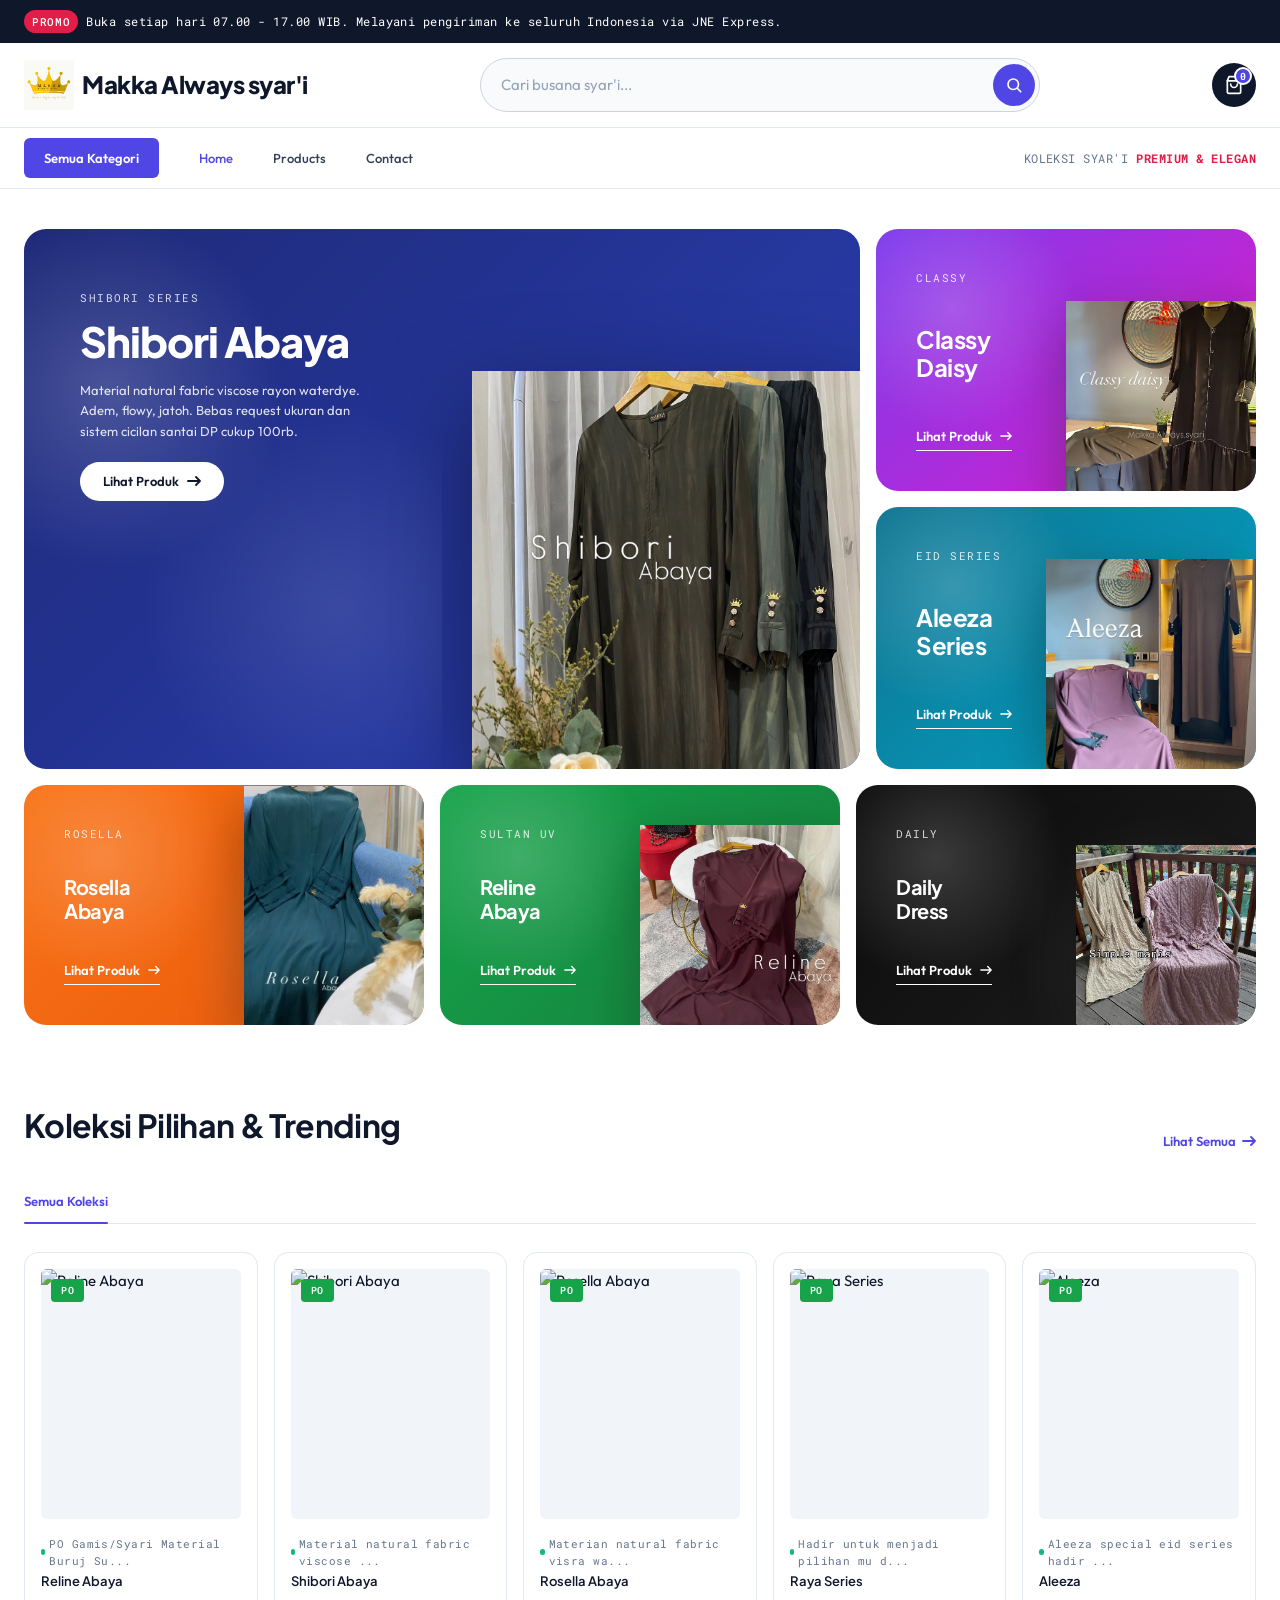
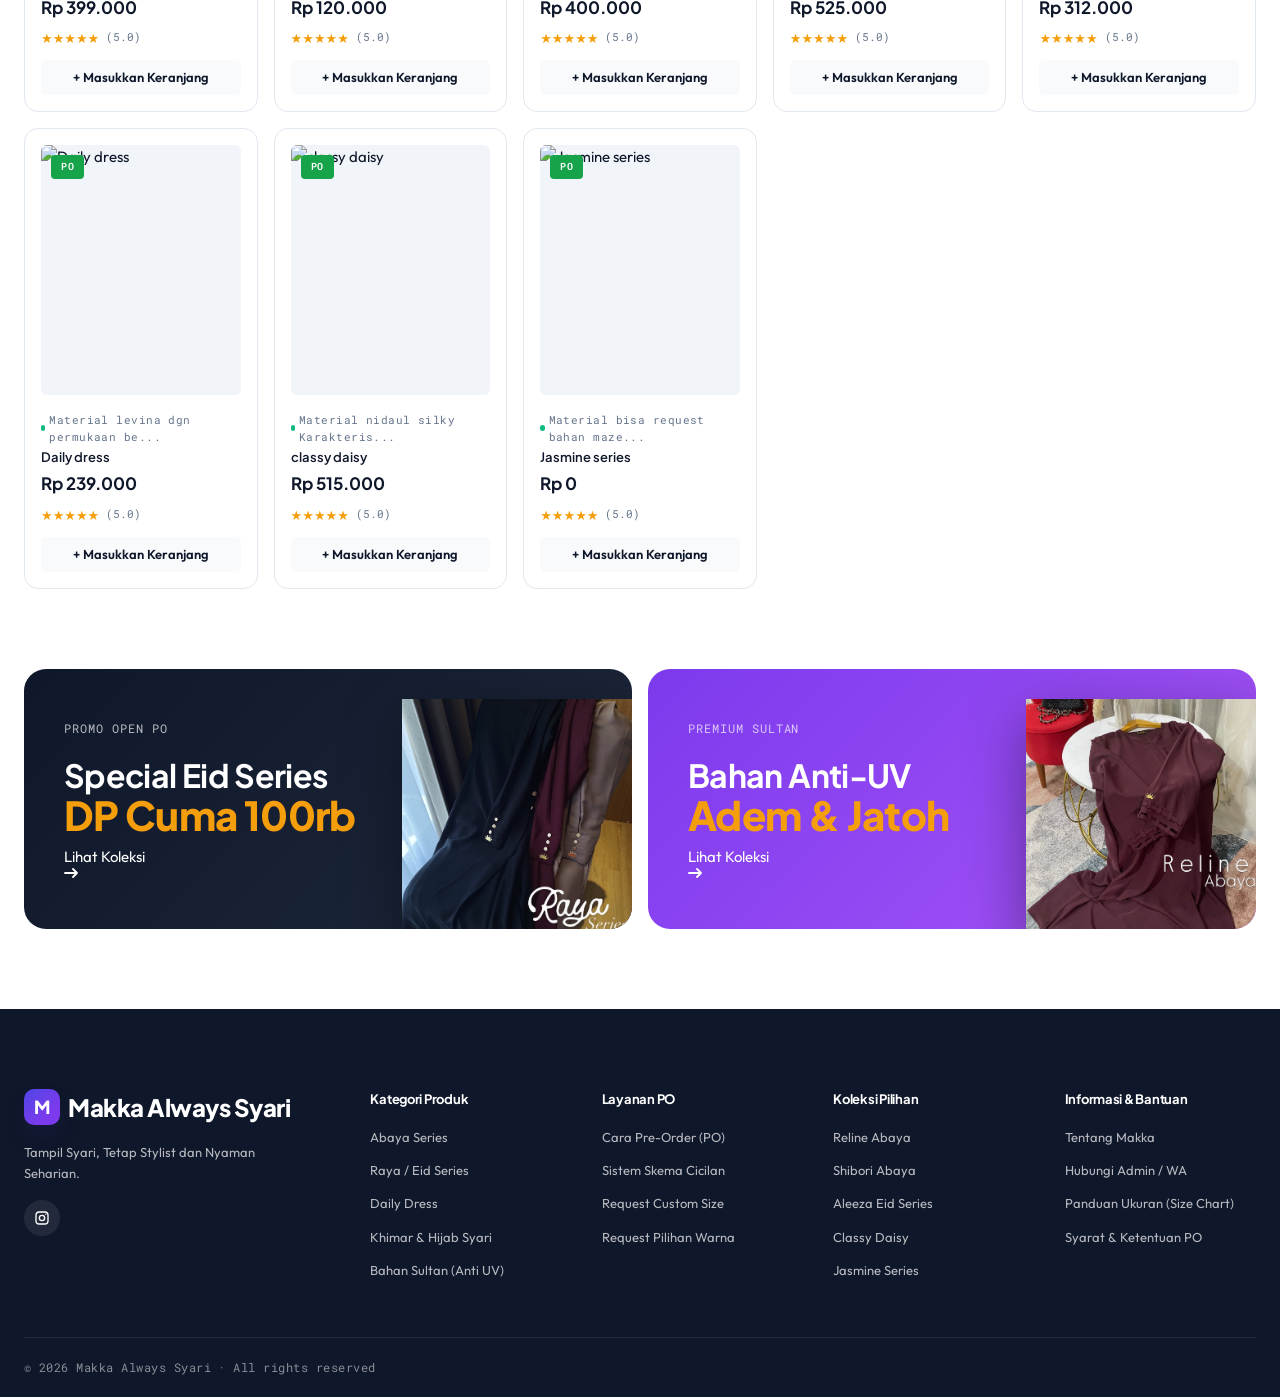
==== index.html @ d55c7626 "first" ====
<!doctype html>
<html lang="id">

<head>
  <meta charset="utf-8" />
  <meta name="viewport" content="width=device-width, initial-scale=1" />
  <title>Makka Always Syari — Berbusana Syar'i Nyaman & Elegan</title>
  <meta name="description" content="Makka Always Syari — Koleksi busana syar'i premium abaya, gamis, dan daily dress." />
  <meta name="theme-color" content="#4F46E5" />
  <link rel="shortcut icon" href="assets/img/logo.jpg" type="image/x-icon">
  <link rel="preconnect" href="https://fonts.googleapis.com" />
  <link rel="preconnect" href="https://fonts.gstatic.com" crossorigin />
  <link rel="stylesheet"
    href="https://fonts.googleapis.com/css2?family=Plus+Jakarta+Sans:wght@500;600;700;800&family=Outfit:wght@400;500;600;700&family=Roboto+Mono:wght@400;500&display=swap" />
  <link rel="stylesheet" href="assets/css/styles.css" />
</head>

<body>
  <a class="skip-link" href="#main">Skip to content</a>

  <!-- Top utility strip -->
  <div class="utility">
    <div class="container">
      <span class="promo">
        <span class="tag">PROMO</span>
        Buka setiap hari 07.00 - 17.00 WIB. Melayani pengiriman ke seluruh Indonesia via JNE Express.
      </span>
    </div>
  </div>

  <!-- Header -->
  <header class="site-header">
    <div class="container">
      <a href="index.html" class="brand">
        <img src="assets/img/logo.jpg" alt="Logo" style="width: 50px;">
        Makka Always syar'i
      </a>

      <form class="search" role="search" onsubmit="event.preventDefault();">
        <input type="text" placeholder="Cari busana syar'i..." aria-label="Search the store" />
        <button type="submit" aria-label="Search">
          <svg width="18" height="18" viewBox="0 0 24 24" fill="none" stroke="currentColor" stroke-width="2.2"
            stroke-linecap="round">
            <circle cx="11" cy="11" r="7" />
            <path d="M21 21l-4.3-4.3" />
          </svg>
        </button>
      </form>

      <div class="icon-row">
        <a href="cart.html" class="icon-btn icon-btn--cart" aria-label="Cart">
          <svg width="20" height="20" viewBox="0 0 24 24" fill="none" stroke="currentColor" stroke-width="2"
            stroke-linecap="round" stroke-linejoin="round">
            <path d="M6 2l-2 5v13a2 2 0 0 0 2 2h12a2 2 0 0 0 2-2V7l-2-5z" />
            <path d="M4 7h16" />
            <path d="M16 11a4 4 0 0 1-8 0" />
          </svg>
          <span class="count">0</span>
        </a>
        <button class="nav-toggle" aria-label="Open menu" aria-expanded="false">≡</button>
      </div>
    </div>
  </header>

  <!-- Category nav -->
  <nav class="nav-bar" aria-label="Primary">
    <div class="container">
      <a href="shop.html" class="all-cats">
        Semua Kategori
      </a>
      <div class="main-nav">
        <a href="index.html" aria-current="page">Home</a>
        <a href="shop.html">Products</a>
        <a href="contact.html">Contact</a>
      </div>
      <span class="nav-cta">KOLEKSI SYAR'I <strong>PREMIUM &amp; ELEGAN</strong></span>
    </div>
  </nav>

  <!-- Mobile drawer -->
  <div class="drawer" id="drawer" aria-hidden="true">
    <div class="drawer-head">
      <a href="index.html" class="brand">Makka Always Syari</a>
      <button class="drawer-close">Close ✕</button>
    </div>
    <a href="index.html">Home</a><a href="shop.html">Products</a><a href="contact.html">Contact</a>
  </div>

  <main id="main">

    <!-- HERO: bento grid -->
    <section class="hero">
      <div class="container">
        <div class="bento">

          <article class="bento-card bento-card--lg">
            <div class="sparkle"></div>
            <div>
              <span class="eyebrow">Shibori Series</span>
              <h2>Shibori Abaya</h2>
              <p>Material natural fabric viscose rayon waterdye. Adem, flowy, jatoh. Bebas request ukuran dan sistem cicilan santai DP cukup 100rb.</p>
              <a href="detailProduct.html?id=2" class="btn btn--paper">Lihat Produk
                <svg width="14" height="10" viewBox="0 0 14 10" fill="none" aria-hidden="true">
                  <path d="M1 5h12m0 0L9 1m4 4L9 9" stroke="currentColor" stroke-width="1.8" stroke-linecap="round"
                    stroke-linejoin="round" />
                </svg>
              </a>
            </div>
            <img class="product" src="assets/img/shibori abaya.jpg" alt="Shibori Abaya" />
          </article>

          <article class="bento-card bento-card--purple">
            <div class="sparkle"></div>
            <span class="eyebrow">Classy</span>
            <h3 style="font-size:var(--text-xl); line-height:1.15">Classy<br />Daisy</h3>
            <a href="detailProduct.html?id=7" class="shop-now">Lihat Produk
              <svg width="12" height="10" viewBox="0 0 14 10" fill="none" aria-hidden="true">
                <path d="M1 5h12m0 0L9 1m4 4L9 9" stroke="currentColor" stroke-width="1.6" stroke-linecap="round"
                  stroke-linejoin="round" />
              </svg>
            </a>
            <img class="product" src="assets/img/classy daisy.jpg" alt="Classy Daisy" />
          </article>

          <article class="bento-card bento-card--teal">
            <div class="sparkle"></div>
            <span class="eyebrow">Eid Series</span>
            <h3 style="font-size:var(--text-xl); line-height:1.15">Aleeza<br />Series</h3>
            <a href="detailProduct.html?id=5" class="shop-now">Lihat Produk
              <svg width="12" height="10" viewBox="0 0 14 10" fill="none" aria-hidden="true">
                <path d="M1 5h12m0 0L9 1m4 4L9 9" stroke="currentColor" stroke-width="1.6" stroke-linecap="round"
                  stroke-linejoin="round" />
              </svg>
            </a>
            <img class="product" src="assets/img/Aleeza.jpg" alt="Aleeza Abaya" />
          </article>

          <div class="bento-row">
            <article class="bento-card bento-card--orange">
              <div class="sparkle"></div>
              <span class="eyebrow">Rosella</span>
              <h3 style="font-size:var(--text-lg); line-height:1.2">Rosella<br />Abaya</h3>
              <a href="detailProduct.html?id=3" class="shop-now">Lihat Produk
                <svg width="12" height="10" viewBox="0 0 14 10" fill="none" aria-hidden="true">
                  <path d="M1 5h12m0 0L9 1m4 4L9 9" stroke="currentColor" stroke-width="1.6" stroke-linecap="round"
                    stroke-linejoin="round" />
                </svg>
              </a>
              <img class="product" src="assets/img/rosella abaya.jpg" alt="Rosella Abaya" />
            </article>

            <article class="bento-card bento-card--green">
              <div class="sparkle"></div>
              <span class="eyebrow">Sultan UV</span>
              <h3 style="font-size:var(--text-lg); line-height:1.2">Reline<br />Abaya</h3>
              <a href="detailProduct.html?id=1" class="shop-now">Lihat Produk
                <svg width="12" height="10" viewBox="0 0 14 10" fill="none" aria-hidden="true">
                  <path d="M1 5h12m0 0L9 1m4 4L9 9" stroke="currentColor" stroke-width="1.6" stroke-linecap="round"
                    stroke-linejoin="round" />
                </svg>
              </a>
              <img class="product" src="assets/img/reline abaya.jpg" alt="Reline Abaya" />
            </article>

            <article class="bento-card bento-card--black">
              <div class="sparkle"></div>
              <span class="eyebrow">Daily</span>
              <h3 style="font-size:var(--text-lg); line-height:1.2">Daily<br />Dress</h3>
              <a href="detailProduct.html?id=6" class="shop-now">Lihat Produk
                <svg width="12" height="10" viewBox="0 0 14 10" fill="none" aria-hidden="true">
                  <path d="M1 5h12m0 0L9 1m4 4L9 9" stroke="currentColor" stroke-width="1.6" stroke-linecap="round"
                    stroke-linejoin="round" />
                </svg>
              </a>
              <img class="product" src="assets/img/daily dress.jpg" alt="Daily dress" />
            </article>
          </div>

        </div>
      </div>
    </section>

    <!-- TRENDING PRODUCTS -->
    <section class="section" style="padding-top: var(--s5)">
      <div class="container">
        <div class="section-head">
          <h2>Koleksi Pilihan &amp; Trending</h2>
          <a href="shop.html" class="view-all">Lihat Semua
            <svg width="14" height="10" viewBox="0 0 14 10" fill="none">
              <path d="M1 5h12m0 0L9 1m4 4L9 9" stroke="currentColor" stroke-width="1.8" stroke-linecap="round"
                stroke-linejoin="round" />
            </svg>
          </a>
        </div>

        <div class="tabs" role="tablist">
          <button class="tab is-active" role="tab" aria-selected="true">Semua Koleksi</button>
        </div>

        <!-- CONTAINER PRODUK DINAMIS (Instan 0ms) -->
        <div class="products" id="homeProductGrid"></div>

      </div>
    </section>

    <!-- PROMO BANNERS -->
    <section class="section" style="padding-top:0">
      <div class="container">
        <div class="discount-row">
          <!-- Banner 1: Special Promo PO -->
          <article class="discount-card discount-card--watch">
            <span class="meta">PROMO OPEN PO</span>
            <h3>Special Eid Series<br /><span class="pct">DP Cuma 100rb</span></h3>
            <a href="shop.html" class="shop-now">Lihat Koleksi
              <svg width="14" height="10" viewBox="0 0 14 10" fill="none">
                <path d="M1 5h12m0 0L9 1m4 4L9 9" stroke="currentColor" stroke-width="1.8" stroke-linecap="round"
                  stroke-linejoin="round" />
              </svg>
            </a>
            <img class="product" src="assets/img/raya series.jpg" alt="Raya Series Makka" />
          </article>

          <!-- Banner 2: Premium Sultan Series -->
          <article class="discount-card discount-card--airpods">
            <span class="meta">PREMIUM SULTAN</span>
            <h3>Bahan Anti-UV<br /><span class="pct">Adem &amp; Jatoh</span></h3>
            <a href="shop.html" class="shop-now">Lihat Koleksi
              <svg width="14" height="10" viewBox="0 0 14 10" fill="none">
                <path d="M1 5h12m0 0L9 1m4 4L9 9" stroke="currentColor" stroke-width="1.8" stroke-linecap="round"
                  stroke-linejoin="round" />
              </svg>
            </a>
            <img class="product" src="assets/img/reline abaya.jpg" alt="Reline Abaya Sultan Material" />
          </article>
        </div>
      </div>
    </section>
  </main>

  <!-- FOOTER -->
  <footer class="site-footer">
    <div class="container">
      <div class="footer-grid">
        <div class="footer-brand">
          <div class="mark"><span class="brand-mark">M</span> Makka Always Syari</div>
          <p>Tampil Syari, Tetap Stylist dan Nyaman Seharian.</p>
          <div class="socials" style="margin-top:var(--s4)">
            <a href="https://www.instagram.com/makka.always.syari/" target="_blank" aria-label="Instagram"><svg
                width="16" height="16" viewBox="0 0 24 24" fill="none" stroke="currentColor" stroke-width="2">
                <rect x="3" y="3" width="18" height="18" rx="5" />
                <circle cx="12" cy="12" r="4" />
                <circle cx="17.5" cy="6.5" r="1" fill="currentColor" stroke="none" />
              </svg></a>
          </div>
        </div>
        <div class="footer-col">
          <h4>Kategori Produk</h4>
          <ul>
            <li><a href="shop.html">Abaya Series</a></li>
            <li><a href="shop.html">Raya / Eid Series</a></li>
            <li><a href="shop.html">Daily Dress</a></li>
            <li><a href="shop.html">Khimar &amp; Hijab Syari</a></li>
            <li><a href="shop.html">Bahan Sultan (Anti UV)</a></li>
          </ul>
        </div>
        <div class="footer-col">
          <h4>Layanan PO</h4>
          <ul>
            <li><a href="#">Cara Pre-Order (PO)</a></li>
            <li><a href="#">Sistem Skema Cicilan</a></li>
            <li><a href="#">Request Custom Size</a></li>
            <li><a href="#">Request Pilihan Warna</a></li>
          </ul>
        </div>
        <div class="footer-col">
          <h4>Koleksi Pilihan</h4>
          <ul>
            <li><a href="#">Reline Abaya</a></li>
            <li><a href="#">Shibori Abaya</a></li>
            <li><a href="#">Aleeza Eid Series</a></li>
            <li><a href="#">Classy Daisy</a></li>
            <li><a href="#">Jasmine Series</a></li>
          </ul>
        </div>
        <div class="footer-col">
          <h4>Informasi &amp; Bantuan</h4>
          <ul>
            <li><a href="#">Tentang Makka</a></li>
            <li><a href="contact.html">Hubungi Admin / WA</a></li>
            <li><a href="#">Panduan Ukuran (Size Chart)</a></li>
            <li><a href="#">Syarat &amp; Ketentuan PO</a></li>
          </ul>
        </div>
      </div>
      <div class="footer-bottom">
        <span>© 2026 Makka Always Syari · All rights reserved</span>
      </div>
    </div>
  </footer>

  <script src="assets/js/products.js"></script>
  <script src="assets/js/cart.js"></script>
  <script src="assets/js/main.js" defer></script>

  <script>
    function renderHomeGrid(products) {
      const grid = document.getElementById('homeProductGrid');
      if (!grid) return;
      grid.innerHTML = '';

      const featuredProducts = products.slice(0, 8);

      featuredProducts.forEach(prod => {
        const imgUrl = convertDriveUrl(prod.foto);
        const priceText = formatRupiah(prod.harga);

        let badgeHtml = '';
        const status = (prod.status_code || '').toLowerCase();
        if (status === 'po' || (prod.deskripsi && prod.deskripsi.toLowerCase().includes('po'))) {
          badgeHtml = '<span class="badge">PO</span>';
        } else if (status === 'ready') {
          badgeHtml = '<span class="badge badge--sale">Ready</span>';
        }

        const card = document.createElement('article');
        card.className = 'product-card';

        const productObj = {
          id: prod.id,
          nama_series: prod.nama_series,
          harga: prod.harga,
          berat: prod.berat || '1kg',
          foto: prod.foto
        };

        card.innerHTML = `
          <div class="img-wrap" style="background:#f1f5f9; position:relative; min-height: 250px;">
            ${badgeHtml}
            <button class="wishlist" aria-label="Wishlist">♡</button>
            <a href="detailProduct.html?id=${prod.id}">
              <img 
                src="${imgUrl}" 
                alt="${prod.nama_series}" 
                loading="lazy" 
                onerror="this.onerror=null; this.src='https://placehold.co/600x800/e2e8f0/475569?text=Makka+Syari';"
                style="width: 100%; height: 100%; object-fit: cover;"
              />
            </a>
          </div>
          <div class="stock"><span class="dot"></span>${prod.deskripsi ? prod.deskripsi.substring(0, 32) + '...' : 'Pilihan Terbaik'}</div>
          
          <a href="detailProduct.html?id=${prod.id}" class="name">${prod.nama_series}</a>
          
          <div class="price"><span class="now">${priceText}</span></div>
          <div class="stars">★★★★★ <span class="count">(5.0)</span></div>
          
          <button class="btn btn-add-cart" style="width:100%; cursor:pointer;">
            + Masukkan Keranjang
          </button>
        `;

        const btnCart = card.querySelector('.btn-add-cart');
        btnCart.addEventListener('click', () => {
          addToCart(productObj, 1, 'All Size', 'Standard');
        });

        grid.appendChild(card);
      });
    }

    function initHome() {
      // 1. Render seketika 0ms dari cache/snapshot
      const products = getProductsSync();
      renderHomeGrid(products);

      // 2. Fetch pembaruan dari spreadsheet di latar belakang
      fetchProductsRealtime((fresh) => {
        renderHomeGrid(fresh);
      });
    }

    document.addEventListener('DOMContentLoaded', initHome);
  </script>
</body>

</html>
---- assets/css/styles.css ----
/* =============================================================
   SPRYLO — Tech &amp; Gadgets Ecommerce HTML Template
   White surface · indigo primary · multi-color bento product cards
   ============================================================= */

/* ---------- Tokens ---------- */
:root {
  /* surfaces */
  --paper:        #FFFFFF;
  --bg:           #F8FAFC;
  --bg-soft:      #F1F5F9;
  --bg-deep:      #E2E8F0;

  /* ink */
  --ink:          #0F172A;
  --ink-soft:     #334155;
  --ink-mute:     #64748B;
  --ink-faint:    #94A3B8;

  /* primary indigo */
  --indigo:       #4F46E5;
  --indigo-deep:  #3730A3;
  --indigo-soft:  #EEF2FF;
  --indigo-line:  #C7D2FE;

  /* card colors (multi-color bento) */
  --card-blue:    #1E2A78;
  --card-blue-2:  #2B3FB7;
  --card-purple:  #7C3AED;
  --card-purple-2:#C026D3;
  --card-orange:  #F97316;
  --card-orange-2:#EA580C;
  --card-green:   #16A34A;
  --card-green-2: #15803D;
  --card-black:   #0A0A0A;

  /* support */
  --rose:         #E11D48;
  --emerald:      #10B981;
  --amber:        #F59E0B;
  --rule:         #E2E8F0;
  --rule-strong:  #CBD5E1;

  /* semantic */
  --accent:       var(--indigo);
  --accent-deep:  var(--indigo-deep);
  --accent-soft:  var(--indigo-soft);
  --fg:           var(--ink);
  --fg-soft:      var(--ink-soft);
  --fg-mute:      var(--ink-mute);

  /* type */
  --ff-display:   'Plus Jakarta Sans', system-ui, -apple-system, 'Segoe UI', sans-serif;
  --ff-body:      'Outfit', system-ui, -apple-system, 'Segoe UI', sans-serif;
  --ff-mono:      'Roboto Mono', ui-monospace, 'SF Mono', Menlo, monospace;

  --text-xs:      12px;
  --text-sm:      13px;
  --text-base:    15px;
  --text-md:      17px;
  --text-lg:      20px;
  --text-xl:      24px;
  --text-2xl:     32px;
  --text-3xl:     40px;
  --text-display: clamp(1.75rem, 1rem + 2.4vw, 3.25rem);
  --text-hero:    clamp(2rem, 1.2rem + 3vw, 3.75rem);

  /* spacing */
  --s1: 4px; --s2: 8px; --s3: 12px; --s4: 16px; --s5: 20px;
  --s6: 28px; --s7: 40px; --s8: 56px; --s9: 80px; --s10: 112px;

  /* layout */
  --container:    1280px;
  --container-pad: 24px;

  /* radii */
  --r-sm: 6px;
  --r:    14px;
  --r-lg: 22px;
  --r-xl: 28px;

  /* shadow */
  --shadow-sm:   0 1px 2px rgba(15,23,42,0.06);
  --shadow:      0 6px 18px -8px rgba(15,23,42,0.16), 0 2px 4px -2px rgba(15,23,42,0.06);
  --shadow-lg:   0 24px 60px -28px rgba(15,23,42,0.30), 0 8px 16px -10px rgba(15,23,42,0.08);
  --shadow-indigo: 0 12px 28px -10px rgba(79,70,229,0.35);

  /* motion */
  --ease: cubic-bezier(0.22, 1, 0.36, 1);
}

/* ---------- Reset ---------- */
*, *::before, *::after { box-sizing: border-box; }
html {
  scroll-behavior: smooth;
  -webkit-text-size-adjust: 100%;
  background: var(--paper);
  overflow-x: hidden;
  max-width: 100vw;
}
body {
  margin: 0;
  font-family: var(--ff-body);
  font-size: var(--text-base);
  line-height: 1.55;
  color: var(--fg);
  background: var(--paper);
  -webkit-font-smoothing: antialiased;
  text-rendering: optimizeLegibility;
  overflow-x: hidden;
  max-width: 100vw;
  position: relative;
}
h1, h2, h3, h4, h5 {
  margin: 0;
  font-family: var(--ff-display);
  font-weight: 700;
  letter-spacing: -0.02em;
  color: var(--fg);
}
p { margin: 0; }
img, svg { display: block; max-width: 100%; }
img { height: auto; }
a { color: inherit; text-decoration: none; transition: color 180ms var(--ease); }
a:hover { color: var(--indigo); }
button { font: inherit; border: 0; background: transparent; cursor: pointer; color: inherit; }
ul, ol { margin: 0; padding: 0; list-style: none; }
input, select, textarea { font: inherit; color: inherit; }
::selection { background: var(--indigo); color: var(--paper); }

.skip-link {
  position: absolute; top: -100px; left: var(--s4);
  background: var(--ink); color: var(--paper);
  padding: var(--s2) var(--s4); border-radius: var(--r-sm); z-index: 1000;
}
.skip-link:focus { top: var(--s4); }

/* ---------- Container ---------- */
.container {
  max-width: var(--container);
  margin: 0 auto;
  padding: 0 var(--container-pad);
  width: 100%;
}

/* ---------- Utility bar (top thin strip) ---------- */
.utility {
  background: var(--ink);
  color: var(--paper);
  font-family: var(--ff-mono);
  font-size: var(--text-xs);
  letter-spacing: 0.04em;
}
.utility .container {
  display: flex; justify-content: space-between; align-items: center;
  padding-top: 10px; padding-bottom: 10px;
  flex-wrap: wrap; gap: var(--s3);
}
.utility .promo { display: inline-flex; align-items: center; gap: var(--s2); }
.utility .promo .tag {
  background: var(--rose); padding: 3px 8px; border-radius: 999px;
  font-weight: 500; font-size: 11px; letter-spacing: 0.06em;
}
.utility .links { display: inline-flex; gap: var(--s5); color: rgba(255,255,255,0.7); }
.utility .links a:hover { color: var(--paper); }

/* ---------- Top header (logo + search + icons) ---------- */
.site-header {
  background: var(--paper);
  border-bottom: 1px solid var(--rule);
  position: sticky; top: 0; z-index: 60;
}
.site-header .container {
  display: grid;
  grid-template-columns: auto 1fr auto;
  gap: var(--s7);
  align-items: center;
  height: 84px;
}
.brand {
  display: inline-flex; align-items: center; gap: var(--s2);
  font-family: var(--ff-display);
  font-weight: 800; font-size: 24px;
  letter-spacing: -0.02em;
  color: var(--ink);
}
.brand-mark {
  width: 36px; height: 36px;
  border-radius: 10px;
  background: linear-gradient(135deg, var(--indigo), var(--card-purple) 70%);
  display: inline-grid; place-items: center;
  color: var(--paper); font-weight: 800; font-size: 18px;
  box-shadow: var(--shadow-indigo);
}

.search {
  position: relative;
  max-width: 560px; width: 100%;
  margin: 0 auto;
}
.search input {
  width: 100%;
  padding: 14px 56px 14px 20px;
  border: 1px solid var(--rule-strong);
  border-radius: 999px;
  background: var(--bg);
  font-size: var(--text-base);
  transition: border-color 180ms var(--ease), background 180ms var(--ease);
}
.search input::placeholder { color: var(--ink-faint); }
.search input:focus {
  outline: 0;
  background: var(--paper);
  border-color: var(--indigo);
  box-shadow: 0 0 0 4px rgba(79,70,229,0.12);
}
.search button {
  position: absolute; right: 5px; top: 50%;
  transform: translateY(-50%);
  width: 42px; height: 42px;
  background: var(--indigo); color: var(--paper);
  border-radius: 999px;
  display: grid; place-items: center;
  transition: background 180ms var(--ease);
}
.search button:hover { background: var(--indigo-deep); }

.icon-row { display: inline-flex; gap: var(--s2); align-items: center; }
.icon-btn {
  position: relative;
  width: 44px; height: 44px;
  border-radius: 999px;
  display: grid; place-items: center;
  color: var(--ink);
  background: var(--bg);
  transition: background 180ms var(--ease), color 180ms var(--ease);
}
.icon-btn:hover { background: var(--indigo-soft); color: var(--indigo); }
.icon-btn .count {
  position: absolute; top: 4px; right: 4px;
  min-width: 18px; height: 18px; padding: 0 4px;
  background: var(--indigo); color: var(--paper);
  font-family: var(--ff-mono); font-size: 10px; font-weight: 600;
  border-radius: 999px; display: grid; place-items: center;
  border: 2px solid var(--paper);
}
.icon-btn--cart { background: var(--ink); color: var(--paper); }
.icon-btn--cart:hover { background: var(--indigo); color: var(--paper); }

/* ---------- Category nav bar ---------- */
.nav-bar {
  background: var(--paper);
  border-bottom: 1px solid var(--rule);
  position: sticky; top: 84px; z-index: 55;
}
.nav-bar .container {
  display: flex; align-items: center; gap: var(--s7);
  height: 60px; flex-wrap: wrap;
}
.all-cats {
  display: inline-flex; align-items: center; gap: var(--s2);
  background: var(--indigo);
  color: var(--paper);
  padding: 10px 20px;
  border-radius: var(--r-sm);
  font-weight: 600; font-size: var(--text-sm);
  transition: background 180ms var(--ease);
}
.all-cats:hover { background: var(--indigo-deep); color: var(--paper); }
.main-nav { display: flex; gap: var(--s7); margin-right: auto; }
.main-nav a {
  font-weight: 500; font-size: var(--text-sm);
  color: var(--fg-soft);
  display: inline-flex; align-items: center; gap: var(--s1);
  padding: 6px 0;
}
.main-nav a[aria-current="page"] { color: var(--indigo); }
.main-nav a:hover { color: var(--indigo); }
.nav-cta {
  display: inline-flex; align-items: center; gap: var(--s2);
  font-family: var(--ff-mono); font-size: var(--text-xs);
  letter-spacing: 0.04em;
  color: var(--fg-mute);
}
.nav-cta strong { color: var(--rose); font-weight: 700; }
.nav-toggle {
  display: none; padding: 8px;
  font-size: 22px; color: var(--ink);
}

/* ---------- Buttons ---------- */
.btn {
  display: inline-flex; align-items: center; justify-content: center; gap: var(--s2);
  padding: 12px 22px;
  border-radius: 999px;
  font-family: var(--ff-body); font-weight: 600;
  font-size: var(--text-sm); line-height: 1;
  transition: background 180ms var(--ease), color 180ms var(--ease), transform 180ms var(--ease), box-shadow 180ms var(--ease);
  white-space: nowrap;
  border: 1px solid transparent;
  cursor: pointer;
}
.btn--indigo { background: var(--indigo); color: var(--paper); box-shadow: var(--shadow-indigo); }
.btn--indigo:hover { background: var(--indigo-deep); color: var(--paper); transform: translateY(-1px); }
.btn--ink { background: var(--ink); color: var(--paper); }
.btn--ink:hover { background: var(--indigo); color: var(--paper); }
.btn--paper { background: var(--paper); color: var(--ink); }
.btn--paper:hover { background: var(--ink); color: var(--paper); }
.btn--ghost { background: transparent; color: var(--ink); border-color: var(--rule-strong); }
.btn--ghost:hover { background: var(--ink); color: var(--paper); border-color: var(--ink); }
.btn--sm { padding: 8px 14px; font-size: var(--text-xs); }
.btn--block { width: 100%; }
.btn--pill-ghost-onDark {
  background: transparent; color: var(--paper);
  border-color: rgba(255,255,255,0.3);
}
.btn--pill-ghost-onDark:hover { background: var(--paper); color: var(--ink); border-color: var(--paper); }

/* ---------- Bento HERO ---------- */
.hero {
  padding: var(--s7) 0 var(--s8);
  background: var(--paper);
}
.bento {
  display: grid;
  grid-template-columns: 2.2fr 1fr;
  grid-template-rows: 1fr 1fr auto;
  gap: var(--s4);
}
.bento-card {
  position: relative;
  border-radius: var(--r-lg);
  padding: var(--s7);
  overflow: hidden;
  isolation: isolate;
  display: flex;
  flex-direction: column;
  justify-content: space-between;
  min-height: 280px;
  transition: transform 300ms var(--ease), box-shadow 300ms var(--ease);
}
.bento-card:hover { transform: translateY(-4px); box-shadow: var(--shadow-lg); }
.bento-card .eyebrow {
  display: inline-flex; align-items: center; gap: 8px;
  font-family: var(--ff-mono);
  font-size: 11px; letter-spacing: 0.14em; text-transform: uppercase;
  opacity: 0.82;
  position: relative; z-index: 2;
}
.bento-card h2, .bento-card h3, .bento-card p, .bento-card .shop-now, .bento-card .btn {
  position: relative; z-index: 2;
}
.bento-card h2, .bento-card h3 {
  color: inherit;
  margin: var(--s3) 0 var(--s4);
}
.bento-card p {
  font-size: var(--text-sm);
  line-height: 1.6;
  opacity: 0.86;
  max-width: 38ch;
  margin-bottom: var(--s5);
}
.bento-card .shop-now {
  display: inline-flex; align-items: center; gap: 8px;
  font-weight: 600; font-size: var(--text-sm);
  padding-bottom: 4px;
  border-bottom: 1.5px solid currentColor;
  align-self: flex-start;
  transition: gap 180ms var(--ease);
}
.bento-card .shop-now:hover { gap: 14px; }
.bento-card img.product {
  position: absolute;
  pointer-events: none;
  filter: drop-shadow(0 20px 30px rgba(0,0,0,0.35));
}
.bento-card .sparkle {
  position: absolute; inset: 0;
  background-image:
    radial-gradient(circle at 20% 30%, rgba(255,255,255,0.18) 0, transparent 35%),
    radial-gradient(circle at 75% 70%, rgba(255,255,255,0.10) 0, transparent 40%);
  pointer-events: none;
}

.bento-card--lg {
  grid-row: 1 / span 2;
  grid-column: 1;
  background: linear-gradient(135deg, var(--card-blue), var(--card-blue-2));
  color: var(--paper);
  min-height: 540px;
  padding: var(--s8);
}
.bento-card--lg > div {
  position: relative;
  z-index: 2;
  max-width: 50%;
}
.bento-card--lg h2 {
  font-size: clamp(1.75rem, 1rem + 2vw, 2.75rem);
  line-height: 1.04;
  letter-spacing: -0.025em;
  font-weight: 800;
  max-width: 14ch;
}
.bento-card--lg p { max-width: 32ch; font-size: var(--text-sm); }
.bento-card--lg img.product {
  right: -30px; bottom: -20px; top: auto; transform: none;
  width: 50%; max-width: 440px;
  filter: drop-shadow(0 30px 50px rgba(0,0,0,0.45));
}
.bento-card--lg .dots {
  display: inline-flex; gap: 6px;
  margin-top: var(--s4);
}
.bento-card--lg .dots span {
  width: 22px; height: 4px; border-radius: 999px;
  background: rgba(255,255,255,0.3);
}
.bento-card--lg .dots span.active { background: var(--paper); width: 28px; }

.bento-card--purple {
  background: linear-gradient(135deg, var(--card-purple) 0%, var(--card-purple-2) 70%, #9333EA 100%);
  color: var(--paper);
  grid-column: 2;
  grid-row: 1;
  min-height: 260px;
}
.bento-card--purple img.product {
  right: -10px; bottom: -10px; width: 60%; max-width: 200px;
}

.bento-card--teal {
  background: linear-gradient(135deg, #0E7490 0%, #0891B2 60%, #06B6D4 100%);
  color: var(--paper);
  grid-column: 2;
  grid-row: 2;
  min-height: 260px;
}
.bento-card--teal img.product {
  right: -10px; bottom: -10px; width: 62%; max-width: 220px;
}

.bento-row {
  grid-column: 1 / -1;
  grid-row: 3;
  display: grid;
  grid-template-columns: repeat(3, 1fr);
  gap: var(--s4);
}
.bento-card--orange {
  background: linear-gradient(135deg, var(--card-orange), var(--card-orange-2));
  color: var(--paper);
  min-height: 240px;
}
.bento-card--orange img.product {
  right: 0; bottom: 0; width: 55%; max-width: 180px;
}
.bento-card--green {
  background: linear-gradient(135deg, var(--card-green), var(--card-green-2));
  color: var(--paper);
  min-height: 240px;
}
.bento-card--green img.product {
  right: 0; bottom: 0; width: 56%; max-width: 200px;
}
.bento-card--black {
  background: linear-gradient(135deg, var(--card-black), #1F1F1F);
  color: var(--paper);
  min-height: 240px;
}
.bento-card--black img.product {
  right: 0; bottom: 0; width: 50%; max-width: 180px;
}

/* ---------- Section base ---------- */
.section {
  padding: var(--s9) 0;
}
.section-head {
  display: flex; justify-content: space-between; align-items: end;
  flex-wrap: wrap; gap: var(--s4);
  margin-bottom: var(--s6);
}
.section-head h2 {
  font-size: var(--text-2xl);
  letter-spacing: -0.02em;
}
.section-head .view-all {
  font-weight: 600; font-size: var(--text-sm);
  display: inline-flex; align-items: center; gap: 6px;
  color: var(--indigo);
}
.section-head .view-all:hover { gap: 12px; }

/* ---------- Tabs (category filter) ---------- */
.tabs {
  display: flex; gap: var(--s6);
  margin-bottom: var(--s6);
  border-bottom: 1px solid var(--rule);
}
.tab {
  font-weight: 600; font-size: var(--text-sm);
  color: var(--fg-mute);
  padding: 12px 0;
  position: relative;
  cursor: pointer;
}
.tab.is-active { color: var(--indigo); }
.tab.is-active::after {
  content: '';
  position: absolute; left: 0; right: 0; bottom: -1px;
  height: 2px; background: var(--indigo); border-radius: 2px;
}

/* ---------- Product card ---------- */
.products {
  display: grid;
  grid-template-columns: repeat(5, minmax(0, 1fr));
  gap: var(--s4);
}
.product-card {
  background: var(--paper);
  border: 1px solid var(--rule);
  border-radius: var(--r);
  padding: var(--s4);
  display: flex; flex-direction: column;
  position: relative;
  transition: border-color 200ms var(--ease), box-shadow 200ms var(--ease), transform 200ms var(--ease);
}
.product-card:hover {
  border-color: var(--indigo-line);
  box-shadow: var(--shadow);
  transform: translateY(-3px);
}
.product-card .img-wrap {
  position: relative;
  aspect-ratio: 1 / 1;
  background: var(--bg);
  border-radius: var(--r-sm);
  overflow: hidden;
  margin-bottom: var(--s4);
}
.product-card .img-wrap img {
  width: 100%; height: 100%; object-fit: cover;
  transition: transform 500ms var(--ease);
}
.product-card:hover .img-wrap img { transform: scale(1.06); }
.product-card .badge {
  position: absolute; top: 10px; left: 10px;
  background: var(--card-green); color: var(--paper);
  font-family: var(--ff-mono); font-size: 10px;
  letter-spacing: 0.05em;
  padding: 4px 10px; border-radius: 4px;
  font-weight: 600;
}
.product-card .badge--sale { background: var(--rose); }
.product-card .wishlist {
  position: absolute; top: 10px; right: 10px;
  width: 32px; height: 32px;
  background: var(--paper);
  border-radius: 999px;
  display: grid; place-items: center;
  box-shadow: var(--shadow-sm);
  color: var(--ink);
  opacity: 0; transition: opacity 200ms var(--ease), color 180ms var(--ease);
}
.product-card:hover .wishlist { opacity: 1; }
.product-card .wishlist:hover { color: var(--rose); }
.product-card .stock {
  display: inline-flex; align-items: center; gap: 4px;
  font-family: var(--ff-mono); font-size: 11px;
  letter-spacing: 0.04em;
  color: var(--fg-mute);
  margin-bottom: 4px;
}
.product-card .stock .dot {
  width: 6px; height: 6px; border-radius: 999px;
  background: var(--emerald);
}
.product-card .name {
  font-family: var(--ff-display);
  font-weight: 600; font-size: var(--text-sm);
  color: var(--ink);
  margin-bottom: 4px;
  line-height: 1.3;
}
.product-card .price {
  display: flex; align-items: baseline; gap: 8px;
  margin-bottom: var(--s2);
}
.product-card .price .now {
  font-family: var(--ff-display);
  font-weight: 700; font-size: var(--text-md);
  color: var(--ink);
}
.product-card .price .was {
  font-family: var(--ff-mono); font-size: 12px;
  color: var(--ink-faint); text-decoration: line-through;
}
.product-card .stars {
  display: inline-flex; gap: 1px;
  color: var(--amber);
  font-size: 13px;
}
.product-card .stars .count {
  font-family: var(--ff-mono); font-size: 11px;
  color: var(--fg-mute); margin-left: 6px;
}
.product-card .btn {
  margin-top: var(--s3);
  width: 100%; justify-content: center;
  border-radius: var(--r-sm);
  padding: 10px;
  background: var(--bg); color: var(--ink);
}
.product-card .btn:hover { background: var(--indigo); color: var(--paper); }

/* ---------- Discount banner (2-up) ---------- */
.discount-row {
  display: grid;
  grid-template-columns: 1fr 1fr;
  gap: var(--s4);
}
.discount-card {
  position: relative;
  border-radius: var(--r-lg);
  padding: var(--s7);
  min-height: 260px;
  display: flex; flex-direction: column; justify-content: center;
  overflow: hidden;
  color: var(--paper);
}
.discount-card--watch {
  background: linear-gradient(135deg, #0F172A, #1E293B);
}
.discount-card--airpods {
  background: linear-gradient(135deg, #7C3AED, #A855F7);
}
.discount-card h3 {
  color: inherit;
  font-size: var(--text-2xl);
  line-height: 1.1;
  margin-bottom: var(--s2);
}
.discount-card h3 .pct {
  display: block;
  font-size: var(--text-3xl);
  color: var(--amber);
  font-weight: 800;
}
.discount-card .meta {
  font-family: var(--ff-mono); font-size: var(--text-xs);
  letter-spacing: 0.08em; opacity: 0.7; margin-bottom: var(--s5);
}
.discount-card .shop-now { color: var(--paper); align-self: flex-start; }
.discount-card img.product {
  position: absolute;
  right: -10px; bottom: -10px;
  width: 50%; max-width: 240px;
  filter: drop-shadow(0 20px 30px rgba(0,0,0,0.4));
}

/* ---------- Categories grid (round tiles) ---------- */
.cats-grid {
  display: grid;
  grid-template-columns: repeat(5, 1fr);
  gap: var(--s4);
}
.cat-tile {
  background: var(--paper);
  border: 1px solid var(--rule);
  border-radius: var(--r);
  padding: var(--s5);
  text-align: center;
  transition: border-color 200ms var(--ease), transform 200ms var(--ease), background 200ms var(--ease);
}
.cat-tile:hover {
  border-color: var(--indigo-line);
  transform: translateY(-3px);
  background: var(--indigo-soft);
  color: var(--ink);
}
.cat-tile .pic {
  width: 80px; height: 80px;
  margin: 0 auto var(--s3);
  background: var(--bg);
  border-radius: 999px;
  overflow: hidden;
  display: grid; place-items: center;
}
.cat-tile .pic img { width: 100%; height: 100%; object-fit: cover; }
.cat-tile .name {
  font-family: var(--ff-display);
  font-weight: 700; font-size: var(--text-sm);
  color: var(--ink);
}
.cat-tile .count {
  font-family: var(--ff-mono); font-size: 11px;
  color: var(--fg-mute);
  margin-top: 4px;
}

/* ---------- Compact product row (4-up small cards) ---------- */
.compact-row {
  display: grid;
  grid-template-columns: repeat(4, 1fr);
  gap: var(--s4);
}
.compact-card {
  background: var(--paper);
  border: 1px solid var(--rule);
  border-radius: var(--r);
  padding: var(--s4);
  display: grid;
  grid-template-columns: 76px 1fr;
  gap: var(--s4);
  align-items: center;
  transition: border-color 200ms var(--ease);
}
.compact-card:hover { border-color: var(--indigo-line); }
.compact-card .pic {
  width: 76px; height: 76px;
  background: var(--bg);
  border-radius: var(--r-sm);
  overflow: hidden;
}
.compact-card .pic img { width: 100%; height: 100%; object-fit: cover; }
.compact-card .stock {
  font-family: var(--ff-mono); font-size: 10px;
  color: var(--fg-mute); display: inline-flex; align-items: center; gap: 4px;
  margin-bottom: 4px;
}
.compact-card .name {
  font-family: var(--ff-display); font-weight: 600; font-size: var(--text-sm);
  color: var(--ink); line-height: 1.2; margin-bottom: 4px;
}
.compact-card .price {
  font-family: var(--ff-display); font-weight: 700;
  color: var(--ink); font-size: var(--text-sm);
  margin-bottom: 6px;
}
.compact-card .btn {
  padding: 6px 10px; font-size: 11px;
  border-radius: var(--r-sm);
  background: var(--indigo); color: var(--paper);
  width: 100%;
}
.compact-card .btn:hover { background: var(--indigo-deep); }

/* ---------- Brand strip ---------- */
.brands {
  background: var(--paper);
  border-top: 1px solid var(--rule);
  border-bottom: 1px solid var(--rule);
  padding: var(--s7) 0;
}
.brand-row {
  display: flex; justify-content: space-around; align-items: center;
  flex-wrap: wrap; gap: var(--s7);
}
.brand-row .brand-logo {
  font-family: var(--ff-display);
  font-weight: 800; font-size: var(--text-xl);
  letter-spacing: -0.02em;
  color: var(--ink-faint);
  transition: color 200ms var(--ease);
  text-transform: uppercase;
}
.brand-row .brand-logo:hover { color: var(--ink); }

/* ---------- Newsletter banner ---------- */
.newsletter {
  background: linear-gradient(135deg, var(--indigo) 0%, var(--card-purple) 100%);
  border-radius: var(--r-xl);
  padding: var(--s8) var(--s7);
  color: var(--paper);
  position: relative; overflow: hidden;
  margin: var(--s8) 0;
}
.newsletter::before {
  content: '';
  position: absolute; inset: 0;
  background-image:
    radial-gradient(circle at 80% 20%, rgba(255,255,255,0.18) 0, transparent 40%),
    radial-gradient(circle at 10% 80%, rgba(255,255,255,0.10) 0, transparent 50%);
  pointer-events: none;
}
.newsletter-grid {
  display: grid;
  grid-template-columns: 1fr 1fr;
  gap: var(--s7);
  align-items: center;
  position: relative;
}
.newsletter h2 {
  color: var(--paper);
  font-size: var(--text-display);
  line-height: 1.05;
  letter-spacing: -0.025em;
  max-width: 16ch;
}
.newsletter h2 strong { color: var(--amber); font-weight: 800; }
.newsletter p {
  color: rgba(255,255,255,0.86);
  font-size: var(--text-md);
  margin-top: var(--s3);
  max-width: 38ch;
}
.newsletter-form {
  display: flex; gap: var(--s2);
  background: rgba(255,255,255,0.96);
  padding: 6px;
  border-radius: 999px;
  align-items: center;
}
.newsletter-form input {
  flex: 1; border: 0;
  background: transparent;
  padding: 12px 18px;
  font-size: var(--text-base);
  color: var(--ink);
  outline: 0;
}
.newsletter-form input::placeholder { color: var(--ink-faint); }
.newsletter-form .btn { background: var(--ink); color: var(--paper); border-radius: 999px; }
.newsletter-form .btn:hover { background: var(--indigo-deep); }

/* ---------- Footer ---------- */
.site-footer {
  background: var(--ink);
  color: var(--paper);
  padding: var(--s9) 0 var(--s5);
}
.footer-grid {
  display: grid;
  grid-template-columns: 1.6fr 1fr 1fr 1fr 1fr;
  gap: var(--s7);
  padding-bottom: var(--s8);
  border-bottom: 1px solid rgba(255,255,255,0.08);
}
.footer-brand .mark {
  display: inline-flex; align-items: center; gap: var(--s2);
  font-family: var(--ff-display);
  font-weight: 800; font-size: 24px;
  letter-spacing: -0.02em;
  color: var(--paper);
  margin-bottom: var(--s4);
}
.footer-brand p { color: rgba(255,255,255,0.7); max-width: 32ch; line-height: 1.6; font-size: var(--text-sm); }
.footer-col h4 {
  font-family: var(--ff-display);
  font-weight: 700; font-size: var(--text-sm);
  color: var(--paper);
  margin-bottom: var(--s4);
}
.footer-col ul { display: grid; gap: 10px; }
.footer-col a {
  color: rgba(255,255,255,0.7);
  font-size: var(--text-sm);
}
.footer-col a:hover { color: var(--paper); }
.footer-bottom {
  display: flex; justify-content: space-between; align-items: center;
  flex-wrap: wrap; gap: var(--s3);
  padding-top: var(--s5);
  font-family: var(--ff-mono); font-size: var(--text-xs);
  letter-spacing: 0.04em;
  color: rgba(255,255,255,0.5);
}
.socials { display: inline-flex; gap: var(--s2); }
.socials a {
  width: 36px; height: 36px;
  display: grid; place-items: center;
  border-radius: 999px;
  background: rgba(255,255,255,0.08);
  color: var(--paper);
  transition: background 180ms var(--ease);
}
.socials a:hover { background: var(--indigo); }

/* ---------- Mobile drawer ---------- */
.drawer {
  position: fixed; inset: 0;
  background: var(--paper);
  z-index: 100;
  transform: translateX(100%);
  transition: transform 320ms var(--ease);
  display: flex; flex-direction: column;
  padding: var(--s7) var(--s5);
  gap: var(--s4);
  visibility: hidden;
  overflow-y: auto;
}
.drawer.is-open { transform: translateX(0); visibility: visible; }
.drawer .drawer-head {
  display: flex; justify-content: space-between; align-items: center;
  margin-bottom: var(--s4);
}
.drawer a {
  font-family: var(--ff-display);
  font-weight: 700; font-size: var(--text-xl);
  color: var(--ink);
  padding: 12px 0;
  border-bottom: 1px solid var(--rule);
}
.drawer a:hover { color: var(--indigo); }
.drawer .drawer-close {
  font-family: var(--ff-mono);
  font-size: var(--text-xs);
  letter-spacing: 0.1em;
  color: var(--ink-mute);
  padding: var(--s2) var(--s3);
  border: 1px solid var(--rule);
  border-radius: var(--r-sm);
}

/* ---------- Page head (inner pages) ---------- */
.page-head {
  background: var(--paper);
  padding: var(--s7) 0 var(--s6);
  border-bottom: 1px solid var(--rule);
}
.crumbs {
  font-family: var(--ff-mono);
  font-size: var(--text-xs);
  color: var(--fg-mute);
  letter-spacing: 0.04em;
  display: inline-flex; align-items: center; gap: 8px;
  margin-bottom: var(--s3);
}
.crumbs a { color: var(--fg-mute); }
.crumbs a:hover { color: var(--indigo); }
.crumbs .sep { color: var(--ink-faint); }
.page-head h1 {
  font-size: var(--text-3xl);
  letter-spacing: -0.025em;
  max-width: 24ch;
}
.page-head p {
  font-size: var(--text-md);
  color: var(--fg-soft);
  max-width: 60ch;
  margin-top: var(--s3);
}

/* ---------- Shop layout (sidebar + grid) ---------- */
.shop-layout {
  display: grid;
  grid-template-columns: 260px 1fr;
  gap: var(--s7);
}
.filters {
  background: var(--paper);
  border: 1px solid var(--rule);
  border-radius: var(--r);
  padding: var(--s5);
  position: sticky;
  top: 160px;
  align-self: start;
  max-height: calc(100vh - 200px);
  overflow-y: auto;
}
.filters h3 {
  font-size: var(--text-sm);
  font-weight: 700;
  text-transform: uppercase;
  letter-spacing: 0.06em;
  color: var(--fg-mute);
  margin-bottom: var(--s3);
}
.filter-block {
  padding-bottom: var(--s5);
  margin-bottom: var(--s5);
  border-bottom: 1px solid var(--rule);
}
.filter-block:last-child { border-bottom: 0; margin-bottom: 0; padding-bottom: 0; }
.filter-block label {
  display: flex; align-items: center; gap: var(--s2);
  padding: 6px 0;
  font-size: var(--text-sm);
  color: var(--fg-soft);
  cursor: pointer;
}
.filter-block label:hover { color: var(--indigo); }
.filter-block label input { accent-color: var(--indigo); }
.filter-block label .ct {
  margin-left: auto;
  font-family: var(--ff-mono); font-size: 11px;
  color: var(--ink-faint);
}
.range-bar { height: 4px; background: var(--rule); border-radius: 999px; position: relative; margin: var(--s4) 0; }
.range-bar::after {
  content: ''; position: absolute; left: 10%; right: 30%; top: 0; bottom: 0;
  background: var(--indigo); border-radius: 999px;
}
.shop-toolbar {
  display: flex; justify-content: space-between; align-items: center;
  margin-bottom: var(--s5);
  flex-wrap: wrap; gap: var(--s3);
}
.shop-toolbar .count {
  font-family: var(--ff-mono); font-size: var(--text-xs);
  color: var(--fg-mute);
  letter-spacing: 0.04em;
}
.shop-toolbar select {
  padding: 8px 14px;
  border: 1px solid var(--rule-strong);
  border-radius: var(--r-sm);
  background: var(--paper);
  font-size: var(--text-sm);
}
.shop-grid {
  display: grid;
  grid-template-columns: repeat(3, 1fr);
  gap: var(--s4);
}
.pagination {
  display: flex; justify-content: center; gap: 6px;
  margin-top: var(--s7);
}
.pagination .pg {
  width: 40px; height: 40px;
  display: grid; place-items: center;
  border-radius: var(--r-sm);
  background: var(--paper);
  border: 1px solid var(--rule);
  font-family: var(--ff-mono); font-size: var(--text-sm);
  color: var(--fg-soft);
}
.pagination .pg.is-active { background: var(--indigo); color: var(--paper); border-color: var(--indigo); }
.pagination .pg:hover:not(.is-active) { border-color: var(--indigo-line); color: var(--indigo); }

/* ---------- Product detail ---------- */
.product-detail {
  display: grid;
  grid-template-columns: 1.1fr 1fr;
  gap: var(--s8);
  padding: var(--s7) 0 var(--s9);
}
.gallery {
  display: grid;
  grid-template-columns: 80px 1fr;
  gap: var(--s4);
}
.gallery-thumbs { display: grid; gap: var(--s2); }
.gallery-thumbs button {
  aspect-ratio: 1 / 1;
  border-radius: var(--r-sm);
  border: 1px solid var(--rule);
  overflow: hidden;
  background: var(--bg);
  padding: 0;
  cursor: pointer;
}
.gallery-thumbs button.is-active { border-color: var(--indigo); }
.gallery-thumbs img { width: 100%; height: 100%; object-fit: cover; }
.gallery-main {
  border: 1px solid var(--rule);
  border-radius: var(--r-lg);
  overflow: hidden;
  background: var(--bg);
  aspect-ratio: 4 / 4;
}
.gallery-main img { width: 100%; height: 100%; object-fit: cover; }

.pdp-info .pdp-cat {
  font-family: var(--ff-mono); font-size: var(--text-xs);
  letter-spacing: 0.08em; text-transform: uppercase;
  color: var(--indigo);
  margin-bottom: var(--s2);
}
.pdp-info h1 {
  font-size: var(--text-3xl);
  letter-spacing: -0.025em;
  line-height: 1.1;
  margin-bottom: var(--s3);
}
.pdp-info .rating-row {
  display: inline-flex; gap: var(--s3); align-items: center;
  font-size: var(--text-sm);
  color: var(--fg-mute);
  margin-bottom: var(--s4);
}
.pdp-info .price-row {
  display: flex; align-items: baseline; gap: var(--s4);
  margin: var(--s5) 0 var(--s4);
  padding-top: var(--s5);
  border-top: 1px solid var(--rule);
}
.pdp-info .price-row .now {
  font-family: var(--ff-display);
  font-size: var(--text-3xl);
  font-weight: 800;
  color: var(--ink);
}
.pdp-info .price-row .was { font-family: var(--ff-mono); color: var(--ink-faint); text-decoration: line-through; }
.pdp-info .price-row .save { background: var(--card-green); color: var(--paper); font-family: var(--ff-mono); font-size: var(--text-xs); padding: 4px 8px; border-radius: 4px; font-weight: 600; }
.pdp-info p.desc { font-size: var(--text-md); color: var(--fg-soft); line-height: 1.65; margin-bottom: var(--s5); }
.option-block { margin-bottom: var(--s5); }
.option-block .label {
  font-family: var(--ff-mono); font-size: var(--text-xs);
  letter-spacing: 0.08em; text-transform: uppercase;
  color: var(--fg-mute); margin-bottom: var(--s3);
}
.color-swatches { display: flex; gap: var(--s2); }
.color-swatches button {
  width: 36px; height: 36px;
  border-radius: 999px;
  border: 2px solid transparent;
  outline: 1px solid var(--rule);
  cursor: pointer;
}
.color-swatches button.is-active { border-color: var(--indigo); outline-color: var(--indigo); }
.option-pills { display: flex; gap: var(--s2); flex-wrap: wrap; }
.option-pills button {
  padding: 8px 16px;
  border-radius: var(--r-sm);
  border: 1px solid var(--rule-strong);
  background: var(--paper);
  font-size: var(--text-sm); font-weight: 600;
  color: var(--fg-soft);
  cursor: pointer;
  transition: all 180ms var(--ease);
}
.option-pills button.is-active { background: var(--ink); color: var(--paper); border-color: var(--ink); }
.qty {
  display: inline-flex; align-items: center;
  border: 1px solid var(--rule-strong);
  border-radius: var(--r-sm);
  overflow: hidden;
}
.qty button { padding: 10px 14px; font-weight: 700; }
.qty input { width: 50px; border: 0; text-align: center; font-family: var(--ff-mono); font-weight: 600; }
.pdp-cta { display: flex; gap: var(--s3); flex-wrap: wrap; align-items: center; margin-top: var(--s4); }
.pdp-cta .btn { padding: 14px 28px; font-size: var(--text-base); }
.pdp-features {
  display: grid; grid-template-columns: repeat(2, 1fr);
  gap: var(--s3);
  margin-top: var(--s7);
  padding-top: var(--s5);
  border-top: 1px solid var(--rule);
}
.pdp-features .pf {
  display: flex; gap: var(--s3); align-items: center;
  font-size: var(--text-sm);
  color: var(--fg-soft);
}
.pdp-features .pf .ic {
  width: 32px; height: 32px; flex-shrink: 0;
  background: var(--indigo-soft);
  color: var(--indigo);
  border-radius: 999px;
  display: grid; place-items: center;
  font-size: 16px;
}

/* ---------- Cart ---------- */
.cart-layout {
  display: grid; grid-template-columns: 1.5fr 1fr;
  gap: var(--s7);
  padding: var(--s7) 0 var(--s9);
}
.cart-list {
  background: var(--paper);
  border: 1px solid var(--rule);
  border-radius: var(--r);
  padding: var(--s5);
}
.cart-row {
  display: grid;
  grid-template-columns: 88px 1fr auto auto auto;
  gap: var(--s4);
  align-items: center;
  padding: var(--s4) 0;
  border-bottom: 1px solid var(--rule);
}
.cart-row:last-child { border-bottom: 0; }
.cart-row .pic {
  width: 88px; height: 88px;
  background: var(--bg); border-radius: var(--r-sm); overflow: hidden;
}
.cart-row .pic img { width: 100%; height: 100%; object-fit: cover; }
.cart-row .info .name { font-family: var(--ff-display); font-weight: 600; font-size: var(--text-base); color: var(--ink); margin-bottom: 4px; }
.cart-row .info .variant { font-family: var(--ff-mono); font-size: var(--text-xs); color: var(--fg-mute); letter-spacing: 0.04em; }
.cart-row .qty button { padding: 6px 10px; }
.cart-row .qty input { width: 36px; }
.cart-row .subtotal { font-family: var(--ff-display); font-weight: 700; color: var(--ink); }
.cart-row .remove { color: var(--ink-faint); font-size: 18px; padding: 6px; }
.cart-row .remove:hover { color: var(--rose); }

.cart-summary {
  background: var(--bg);
  border: 1px solid var(--rule);
  border-radius: var(--r);
  padding: var(--s6);
  align-self: start;
  position: sticky; top: 160px;
}
.cart-summary h3 { font-size: var(--text-lg); margin-bottom: var(--s4); }
.cart-line { display: flex; justify-content: space-between; padding: 8px 0; font-size: var(--text-sm); color: var(--fg-soft); }
.cart-line.is-total { font-family: var(--ff-display); font-weight: 800; font-size: var(--text-lg); color: var(--ink); padding-top: var(--s4); border-top: 1px solid var(--rule); margin-top: var(--s3); }
.cart-summary .btn { width: 100%; margin-top: var(--s5); padding: 14px; }
.promo-input { display: flex; gap: var(--s2); margin: var(--s4) 0; }
.promo-input input { flex: 1; padding: 10px 14px; border: 1px solid var(--rule-strong); border-radius: var(--r-sm); background: var(--paper); font-size: var(--text-sm); }
.promo-input button { padding: 10px 16px; background: var(--ink); color: var(--paper); border-radius: var(--r-sm); font-weight: 600; font-size: var(--text-sm); }

/* ---------- Contact ---------- */
.contact-grid {
  display: grid;
  grid-template-columns: 1fr 1.2fr;
  gap: var(--s8);
  padding: var(--s7) 0 var(--s9);
}
.contact-info .info-block {
  padding: var(--s4) 0;
  border-bottom: 1px solid var(--rule);
  display: grid;
  grid-template-columns: 48px 1fr;
  gap: var(--s4);
  align-items: center;
}
.contact-info .info-block:first-child { padding-top: 0; }
.contact-info .ic {
  width: 48px; height: 48px;
  background: var(--indigo-soft);
  color: var(--indigo);
  border-radius: 999px;
  display: grid; place-items: center;
  font-size: 20px;
}
.contact-info .info-block .label {
  font-family: var(--ff-mono); font-size: var(--text-xs);
  letter-spacing: 0.08em; text-transform: uppercase; color: var(--fg-mute);
  margin-bottom: 2px;
}
.contact-info .info-block .value {
  font-family: var(--ff-display); font-weight: 600; font-size: var(--text-md);
  color: var(--ink);
}
.contact-form {
  background: var(--paper);
  border: 1px solid var(--rule);
  border-radius: var(--r);
  padding: var(--s7);
}
.field { display: grid; gap: var(--s2); margin-bottom: var(--s4); }
.field label { font-family: var(--ff-mono); font-size: var(--text-xs); letter-spacing: 0.08em; text-transform: uppercase; color: var(--fg-soft); }
.field input, .field select, .field textarea {
  padding: 12px 16px;
  border: 1px solid var(--rule-strong);
  border-radius: var(--r-sm);
  background: var(--paper); color: var(--ink); font-size: var(--text-base);
  transition: border-color 180ms var(--ease), box-shadow 180ms var(--ease);
}
.field input:focus, .field select:focus, .field textarea:focus {
  outline: 0; border-color: var(--indigo); box-shadow: 0 0 0 3px rgba(79,70,229,0.15);
}
.field textarea { resize: vertical; min-height: 120px; }
.field-row { display: grid; grid-template-columns: 1fr 1fr; gap: var(--s4); }

/* ---------- Responsive ---------- */
@media (max-width: 1180px) {
  .products { grid-template-columns: repeat(4, 1fr); }
  .compact-row { grid-template-columns: repeat(2, 1fr); }
  .cats-grid { grid-template-columns: repeat(4, 1fr); }
  .footer-grid { grid-template-columns: 1.4fr 1fr 1fr 1fr; gap: var(--s5); }
  .shop-layout { grid-template-columns: 1fr; }
  .filters { position: static; max-height: none; }
}
@media (max-width: 960px) {
  .bento { grid-template-columns: 1fr; grid-template-rows: auto; gap: var(--s4); width: 100%; }
  .bento-card--lg { grid-row: auto; grid-column: 1; min-height: 380px; }
  .bento-card--lg img.product { width: 60%; max-width: 300px; right: 0; bottom: 0; }
  .bento-card--purple { grid-column: 1; grid-row: auto; }
  .bento-card--teal { grid-column: 1; grid-row: auto; }
  .bento-row { grid-column: 1; grid-row: auto; grid-template-columns: 1fr; gap: var(--s4); width: 100%; }
  .products { grid-template-columns: repeat(2, minmax(0, 1fr)); }
  .cats-grid { grid-template-columns: repeat(2, 1fr); }
  .discount-row { grid-template-columns: 1fr; }
  .product-detail { grid-template-columns: 1fr; gap: var(--s6); }
  .cart-layout { grid-template-columns: 1fr; }
  .cart-summary { position: static; }
  .contact-grid { grid-template-columns: 1fr; gap: var(--s6); }
  .newsletter-grid { grid-template-columns: 1fr; gap: var(--s5); }
  .footer-grid { grid-template-columns: 1fr 1fr; }
}
@media (max-width: 760px) {
  :root { --container-pad: 16px; }
  html, body { overflow-x: hidden; max-width: 100vw; width: 100%; }
  .container { width: 100%; max-width: 100vw; padding: 0 16px; box-sizing: border-box; }
  .site-header .container { display: flex; justify-content: space-between; align-items: center; height: 64px; }
  .brand { font-size: 18px; }
  .search { display: none; }
  .nav-bar .container { gap: var(--s3); height: 50px; flex-wrap: nowrap; overflow-x: hidden; justify-content: space-between; }
  .all-cats { padding: 6px 14px; font-size: 12px; }
  .main-nav { display: none; }
  .nav-toggle { display: block; }
  .nav-cta { display: none; }
  .utility .links { display: none; }
  .utility .promo { font-size: 11px; }

  .bento { grid-template-columns: 1fr; width: 100%; }
  .bento-card { padding: var(--s5); min-height: 220px; overflow: hidden; width: 100%; }
  .bento-card--lg { min-height: 360px; padding: var(--s6); }
  .bento-card--lg > div { max-width: 65%; }
  .bento-card--lg img.product { width: 55%; max-width: 220px; right: -15px; bottom: -10px; }
  .bento-card img.product { max-width: 160px; right: 0; bottom: 0; }
  .bento-row { grid-template-columns: 1fr; gap: var(--s4); width: 100%; }

  .products { grid-template-columns: repeat(2, minmax(0, 1fr)); gap: 12px; width: 100%; }
  .shop-grid { grid-template-columns: repeat(2, minmax(0, 1fr)); gap: 12px; width: 100%; }
  .product-card { padding: 10px; width: 100%; box-sizing: border-box; }
  .product-card .img-wrap { min-height: 180px !important; }

  .compact-row { grid-template-columns: 1fr; }
  .cats-grid { grid-template-columns: repeat(2, 1fr); }
  .gallery { grid-template-columns: 1fr; }
  .gallery-thumbs { grid-template-columns: repeat(4, 1fr); }

  .cart-layout { grid-template-columns: 1fr; gap: var(--s5); width: 100%; }
  .cart-row { display: flex; flex-direction: column; align-items: flex-start; gap: 8px; position: relative; padding: 14px 0; }
  .cart-row .pic { width: 70px; height: 70px; }
  .cart-row .remove { position: absolute; top: 12px; right: 0; }

  .field-row { grid-template-columns: 1fr; }
  .pdp-features { grid-template-columns: 1fr; }
  .footer-grid { grid-template-columns: 1fr; gap: var(--s5); width: 100%; }
  .section { padding: var(--s6) 0; }
  .newsletter { padding: var(--s6) var(--s4); }
}

@media (max-width: 480px) {
  .products { grid-template-columns: repeat(2, minmax(0, 1fr)); gap: 8px; }
  .shop-grid { grid-template-columns: repeat(2, minmax(0, 1fr)); gap: 8px; }
  .bento-card--lg > div { max-width: 60%; }
  .bento-card--lg h2 { font-size: 1.5rem; }
  .bento-card--lg img.product { width: 50%; max-width: 170px; }
}

@media (prefers-reduced-motion: reduce) {
  *, *::before, *::after { animation: none !important; transition: none !important; }
  html { scroll-behavior: auto; }
}
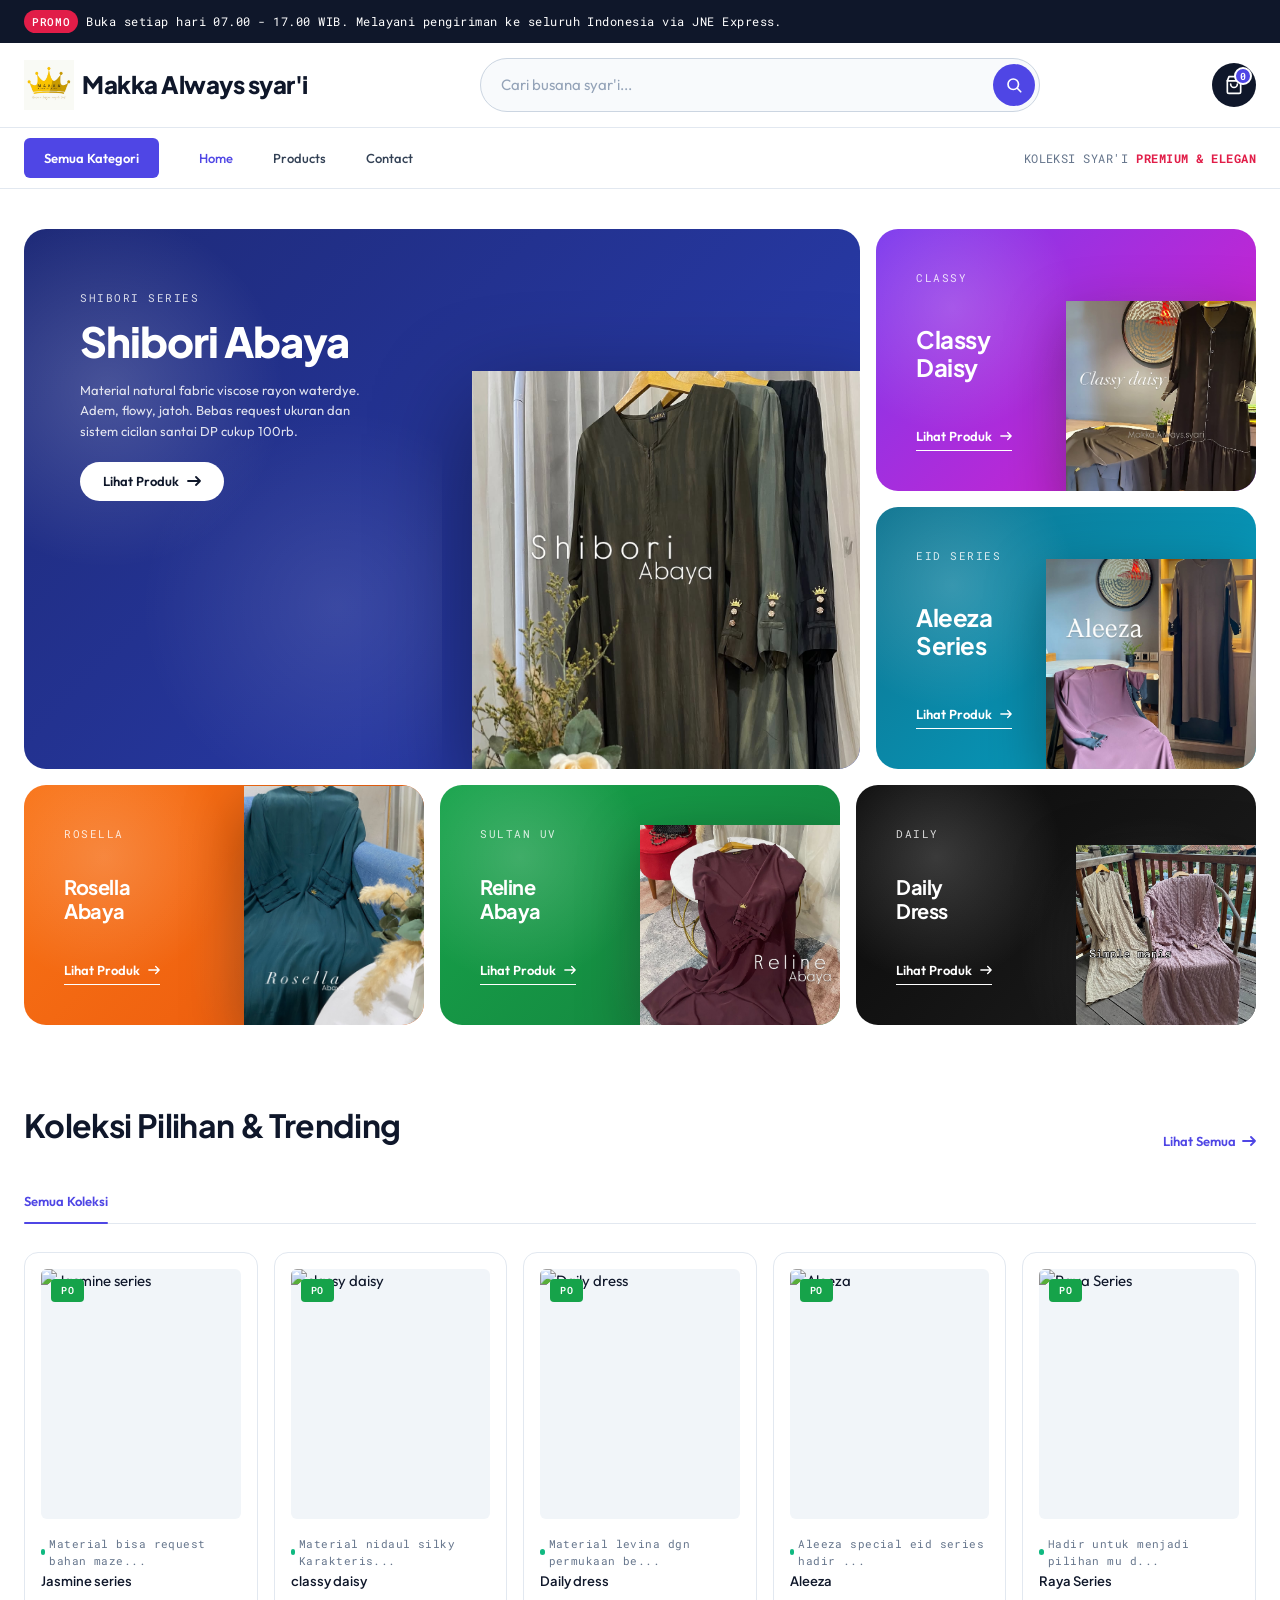
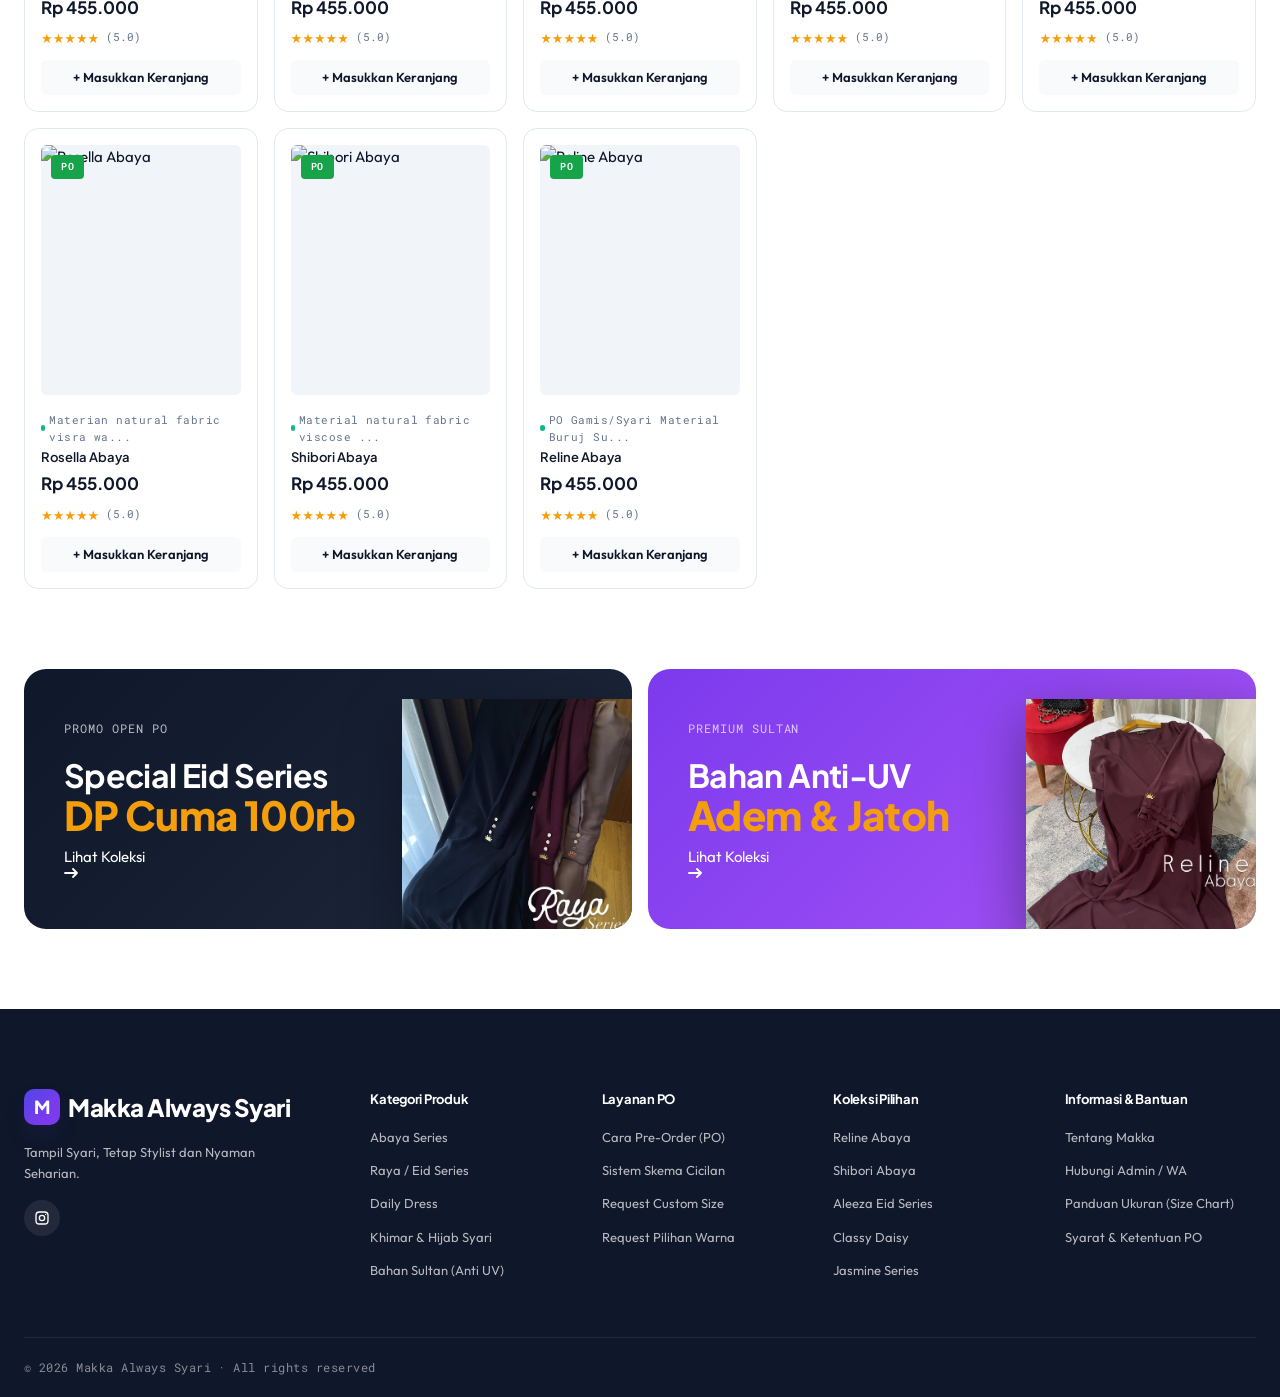
==== commit a4f783f5: "change  size and price" ====
--- a/index.html
+++ b/index.html
@@ -308,11 +308,13 @@
       if (!grid) return;
       grid.innerHTML = '';
 
-      const featuredProducts = products.slice(0, 8);
+      // Tampilkan data terbaru (paling bawah dari sheet) paling awal
+      const featuredProducts = products.slice().reverse().slice(0, 8);
 
       featuredProducts.forEach(prod => {
         const imgUrl = convertDriveUrl(prod.foto);
-        const priceText = formatRupiah(prod.harga);
+        const priceText = formatProductPrice(prod);
+        const priceRange = getProductPriceRange(prod);
 
         let badgeHtml = '';
         const status = (prod.status_code || '').toLowerCase();
@@ -325,10 +327,11 @@
         const card = document.createElement('article');
         card.className = 'product-card';
 
+        const defaultPrice = getVariantPrice(prod, 'S') || priceRange.min;
         const productObj = {
           id: prod.id,
           nama_series: prod.nama_series,
-          harga: prod.harga,
+          harga: defaultPrice,
           berat: prod.berat || '1kg',
           foto: prod.foto
         };
@@ -361,7 +364,7 @@
 
         const btnCart = card.querySelector('.btn-add-cart');
         btnCart.addEventListener('click', () => {
-          addToCart(productObj, 1, 'All Size', 'Standard');
+          openQuickAddToCart(prod);
         });
 
         grid.appendChild(card);
